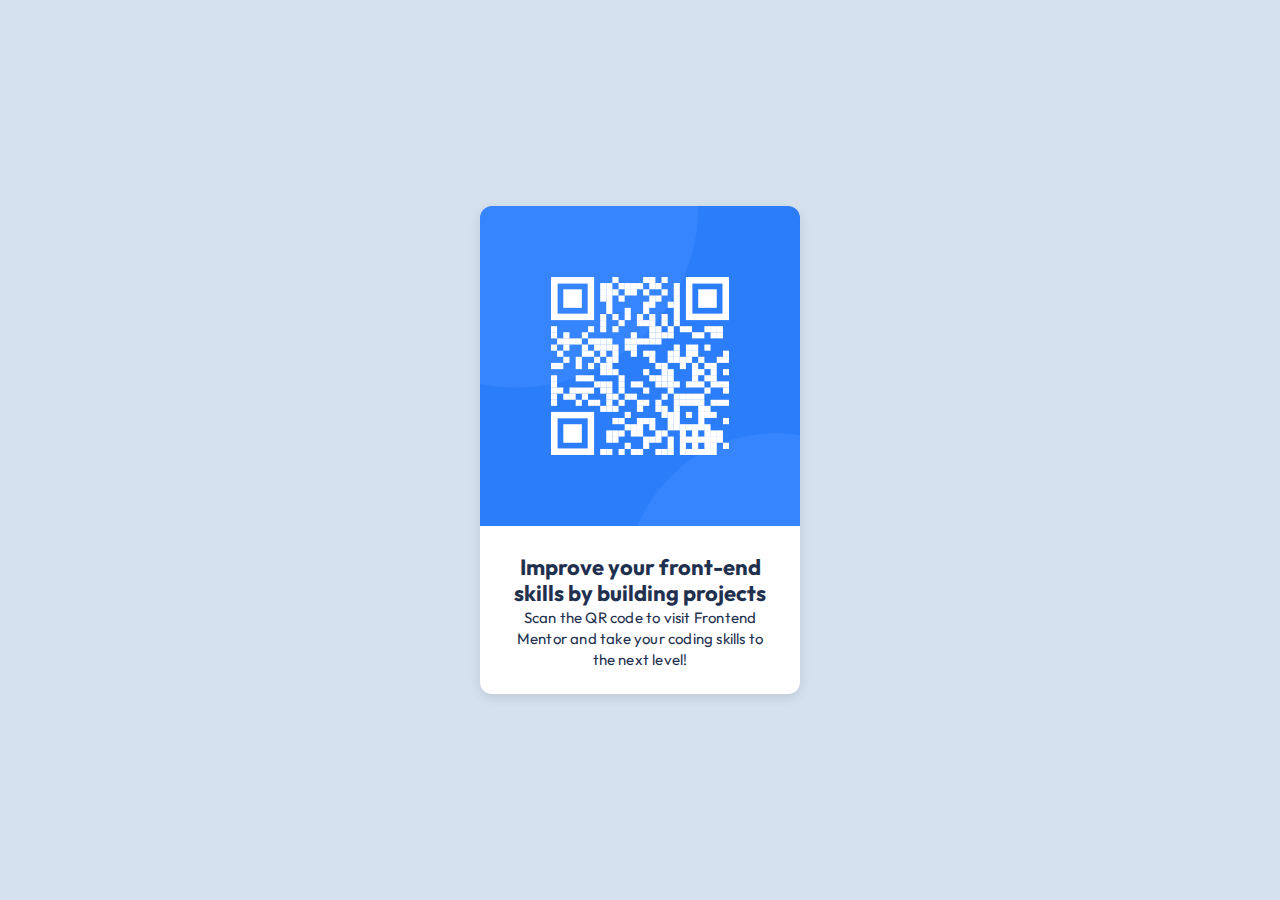
==== qr-code-component/index.html @ c55b4f83 "qr-code-component" ====
<!DOCTYPE html>
<html lang="en">
  <head>
    <meta charset="UTF-8" />
    <meta name="viewport" content="width=device-width, initial-scale=1.0" />
    <!-- displays site properly based on user's device -->

    <link
      rel="icon"
      type="image/png"
      sizes="32x32"
      href="./images/favicon-32x32.png"
    />
    <link rel="stylesheet" href="css/style.css" />

    <title>Frontend Mentor | QR code component</title>

    <!-- Feel free to remove these styles or customise in your own stylesheet 👍 -->
  </head>
  <body>
    <div class="card-container">
      <div class="card">
        <div class="qr-image">
          <img src="images/image-qr-code.png" alt="QR Code" />
          <div class="card-content">
            <h2>Improve your front-end skills by building projects</h2>
            <p>Scan the QR code to visit Frontend Mentor and take your coding skills to the next level!</p>
        </div>
    </div>
  </body>
</html>
---- qr-code-component/css/style.css ----
@font-face {
  font-family: "Outfit"; /* Name your font family */
  src: url("../fonts/Outfit-VariableFont_wght.ttf"); /* Locate the .ttf file within your directory*/
}

* {
  margin: 0;
  padding: 0;
  box-sizing: border-box;
}

body {
  display: flex;
  align-items: center;
  justify-content: center;
  height: 100vh;
  background-color: #d5e1ef;
  font-family: "Outfit";
  color: #1f314f;
}

.card-container {
  align-items: center;
  justify-content: center;
  padding: 1rem;
}

.card {
  background-color: #fff;
  border-radius: 12px;
  box-shadow: 0 4px 12px rgba(0, 0, 0, 0.1);
  overflow: hidden;
  max-width: 320px;
  width: 100%;
  text-align: center;
  transition: transform 0.3s;
}

.qr-image img {
  width: 100%;
  height: auto;
}

.card-content {
  padding: 1.5rem;
}

.card-content h2 {
  font-size: 1.375rem;
  line-height: 120%;
  letter-spacing: 0px;
  font-weight: bold;
}

.card-content p {
  font-size: 0.938rem;
  line-height: 140%;
  letter-spacing: 0.2px;
}
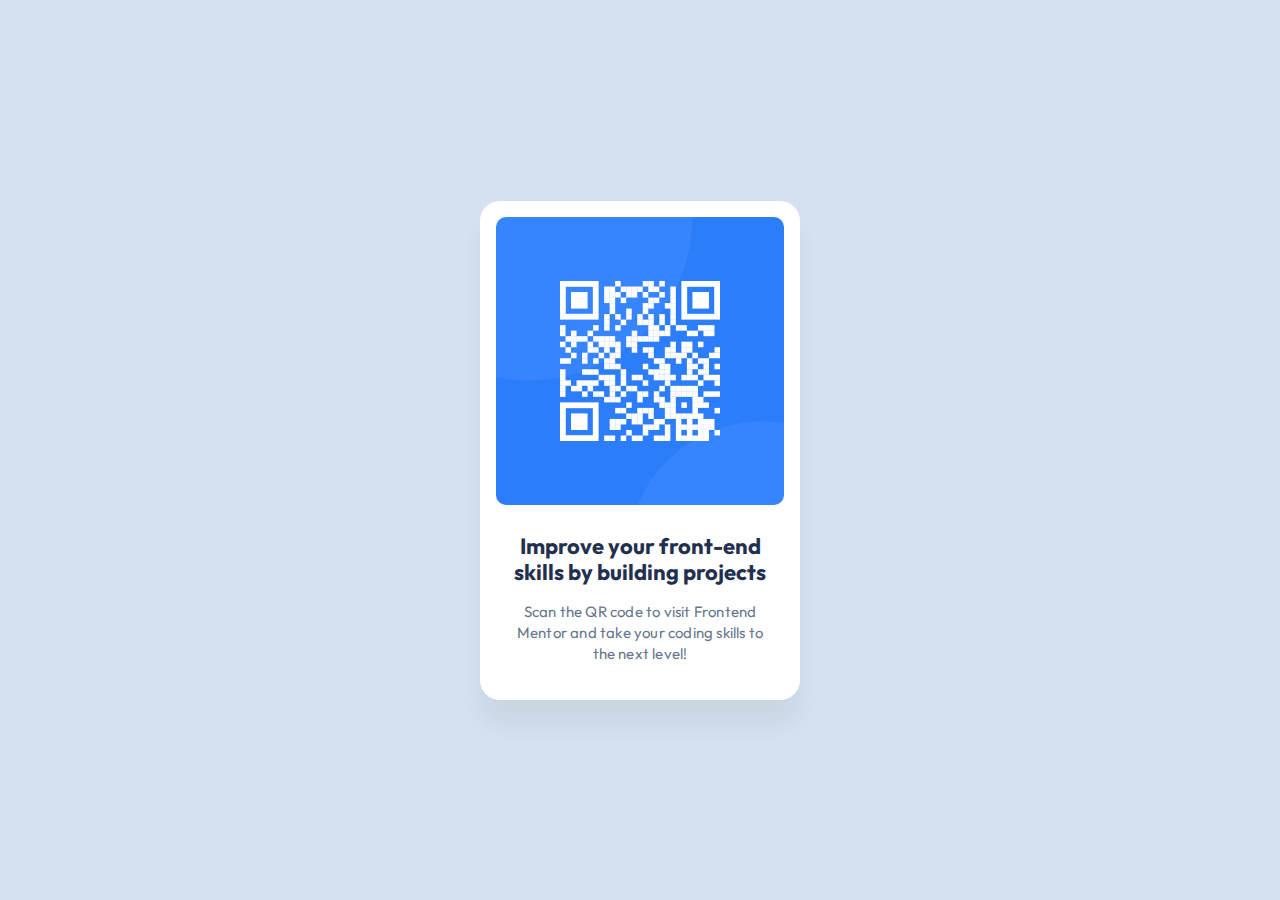
==== commit f233f58b: "update component" ====
--- a/qr-code-component/index.html
+++ b/qr-code-component/index.html
@@ -18,14 +18,17 @@
     <!-- Feel free to remove these styles or customise in your own stylesheet 👍 -->
   </head>
   <body>
-    <div class="card-container">
-      <div class="card">
-        <div class="qr-image">
-          <img src="images/image-qr-code.png" alt="QR Code" />
-          <div class="card-content">
-            <h2>Improve your front-end skills by building projects</h2>
-            <p>Scan the QR code to visit Frontend Mentor and take your coding skills to the next level!</p>
-        </div>
+    <div class="card">
+      <div class="qr-image">
+        <img src="images/image-qr-code.png" alt="QR Code" />
+      </div>
+      <div class="card-content">
+        <h2>Improve your front-end skills by building projects</h2>
+        <p>
+          Scan the QR code to visit Frontend Mentor and take your coding skills
+          to the next level!
+        </p>
+      </div>
     </div>
   </body>
 </html>
--- a/qr-code-component/css/style.css
+++ b/qr-code-component/css/style.css
@@ -19,41 +19,47 @@
   color: #1f314f;
 }
 
-.card-container {
-  align-items: center;
-  justify-content: center;
-  padding: 1rem;
-}
-
 .card {
-  background-color: #fff;
-  border-radius: 12px;
-  box-shadow: 0 4px 12px rgba(0, 0, 0, 0.1);
-  overflow: hidden;
+  padding: 16px 16px 40px 16px;
+  flex-direction: column;
+  align-items: flex-start;
+  gap: 24px;
+  border-radius: 20px;
+  background-color: white;
+  box-shadow: 0px 25px 25px 0px rgba(0, 0, 0, 0.05);
   max-width: 320px;
-  width: 100%;
-  text-align: center;
-  transition: transform 0.3s;
+  max-height: 499px;
 }
 
 .qr-image img {
-  width: 100%;
-  height: auto;
+  width: 288px;
+  height: 288px;
+  border-radius: 10px;
 }
 
 .card-content {
-  padding: 1.5rem;
+  padding: 0px 16px;
+  flex-direction: column;
+  align-items: center;
+  gap: 16px;
+  align-self: stretch;
+  text-align: center;
 }
 
 .card-content h2 {
-  font-size: 1.375rem;
+  margin-top: 24px;
+  font-size: 22px;
+  font-style: normal;
+  font-weight: 700;
   line-height: 120%;
-  letter-spacing: 0px;
-  font-weight: bold;
 }
 
 .card-content p {
+  margin-top: 16px;
+  color: #68778d;
   font-size: 0.938rem;
+  font-style: normal;
+  font-weight: 400;
   line-height: 140%;
   letter-spacing: 0.2px;
 }
